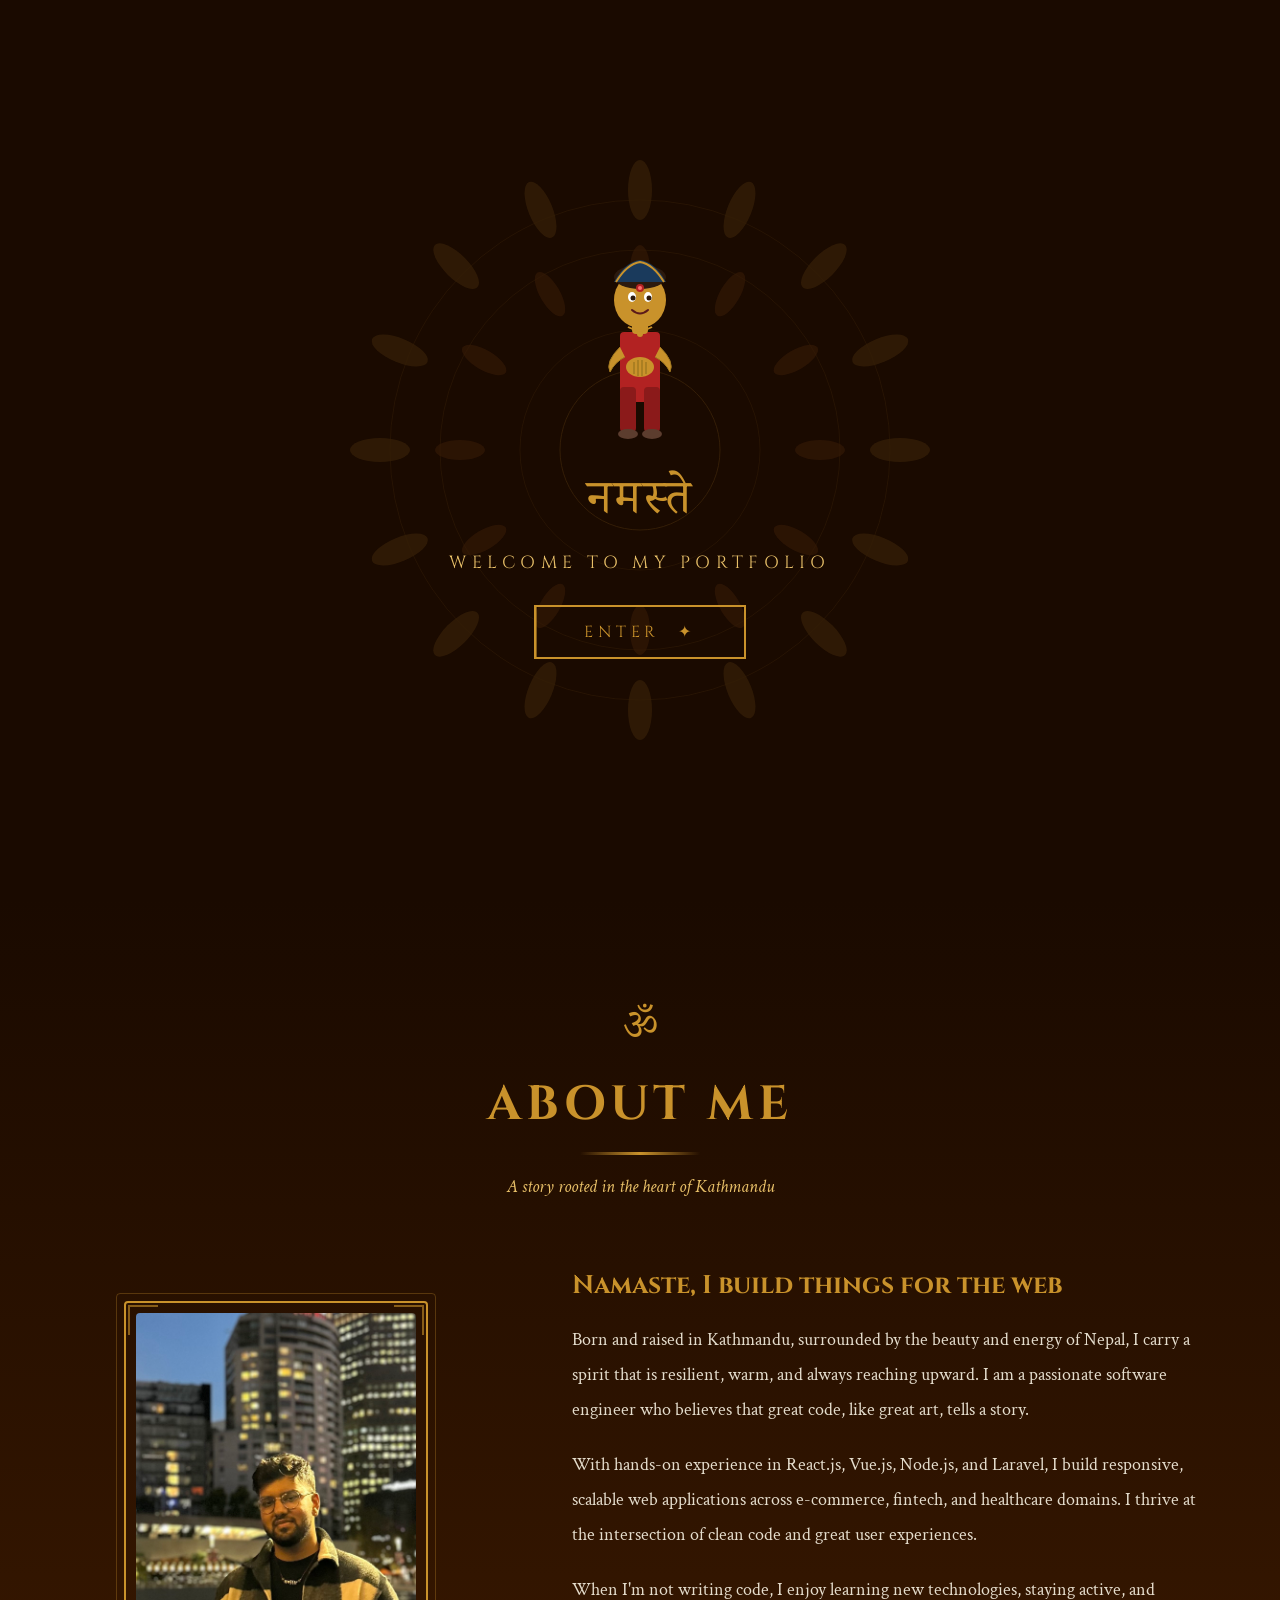
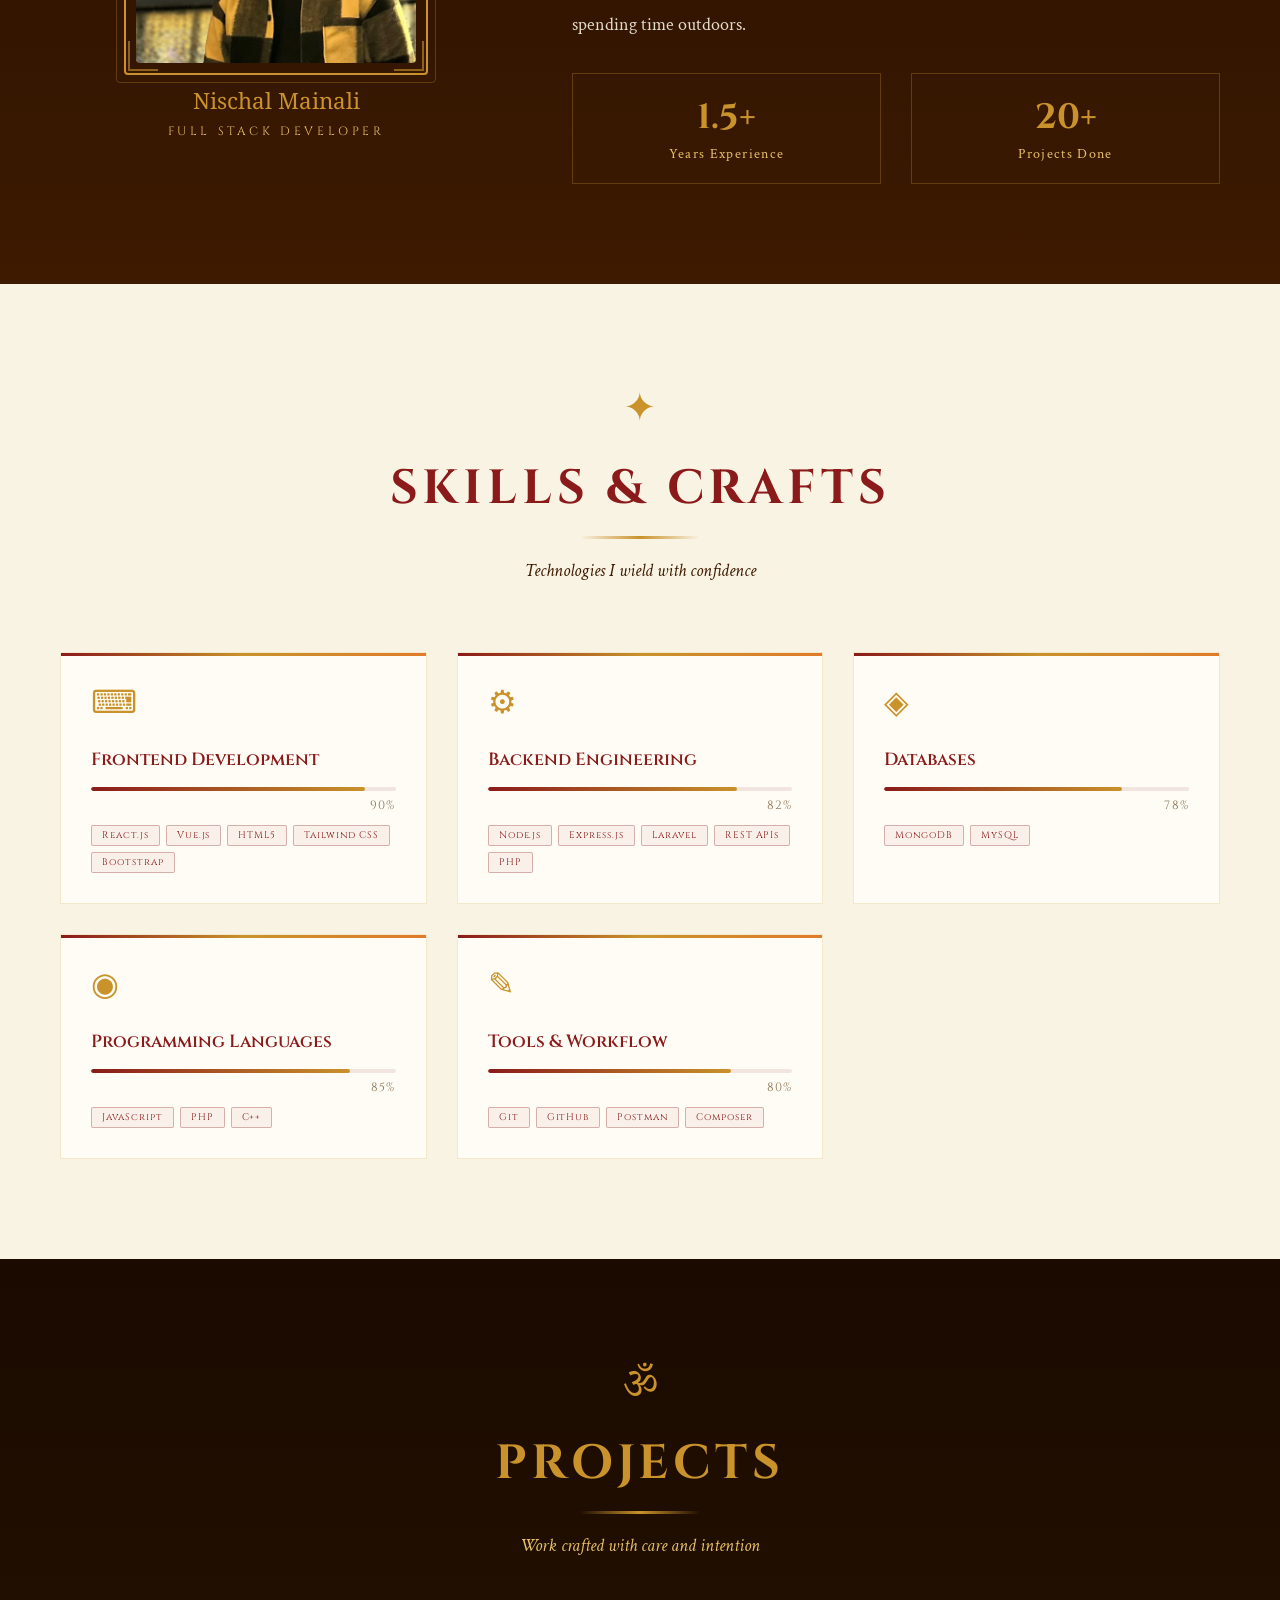
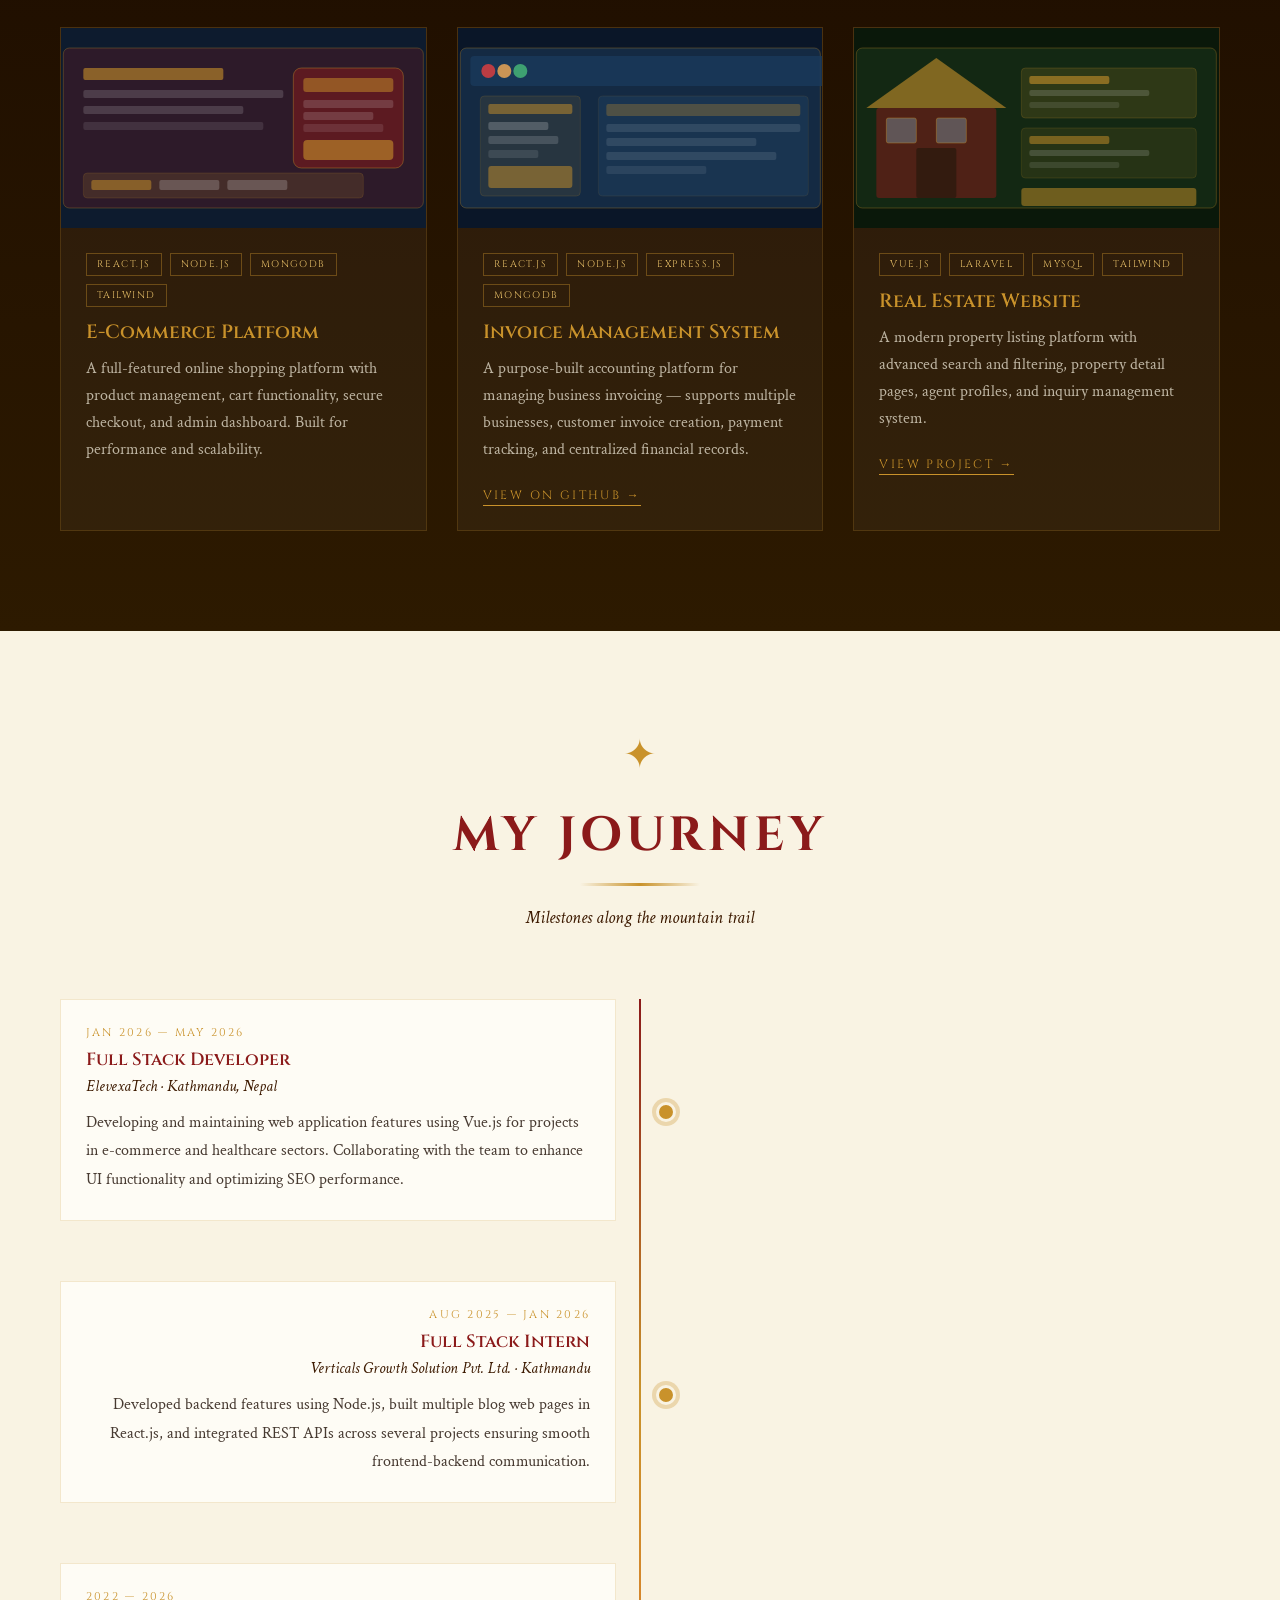
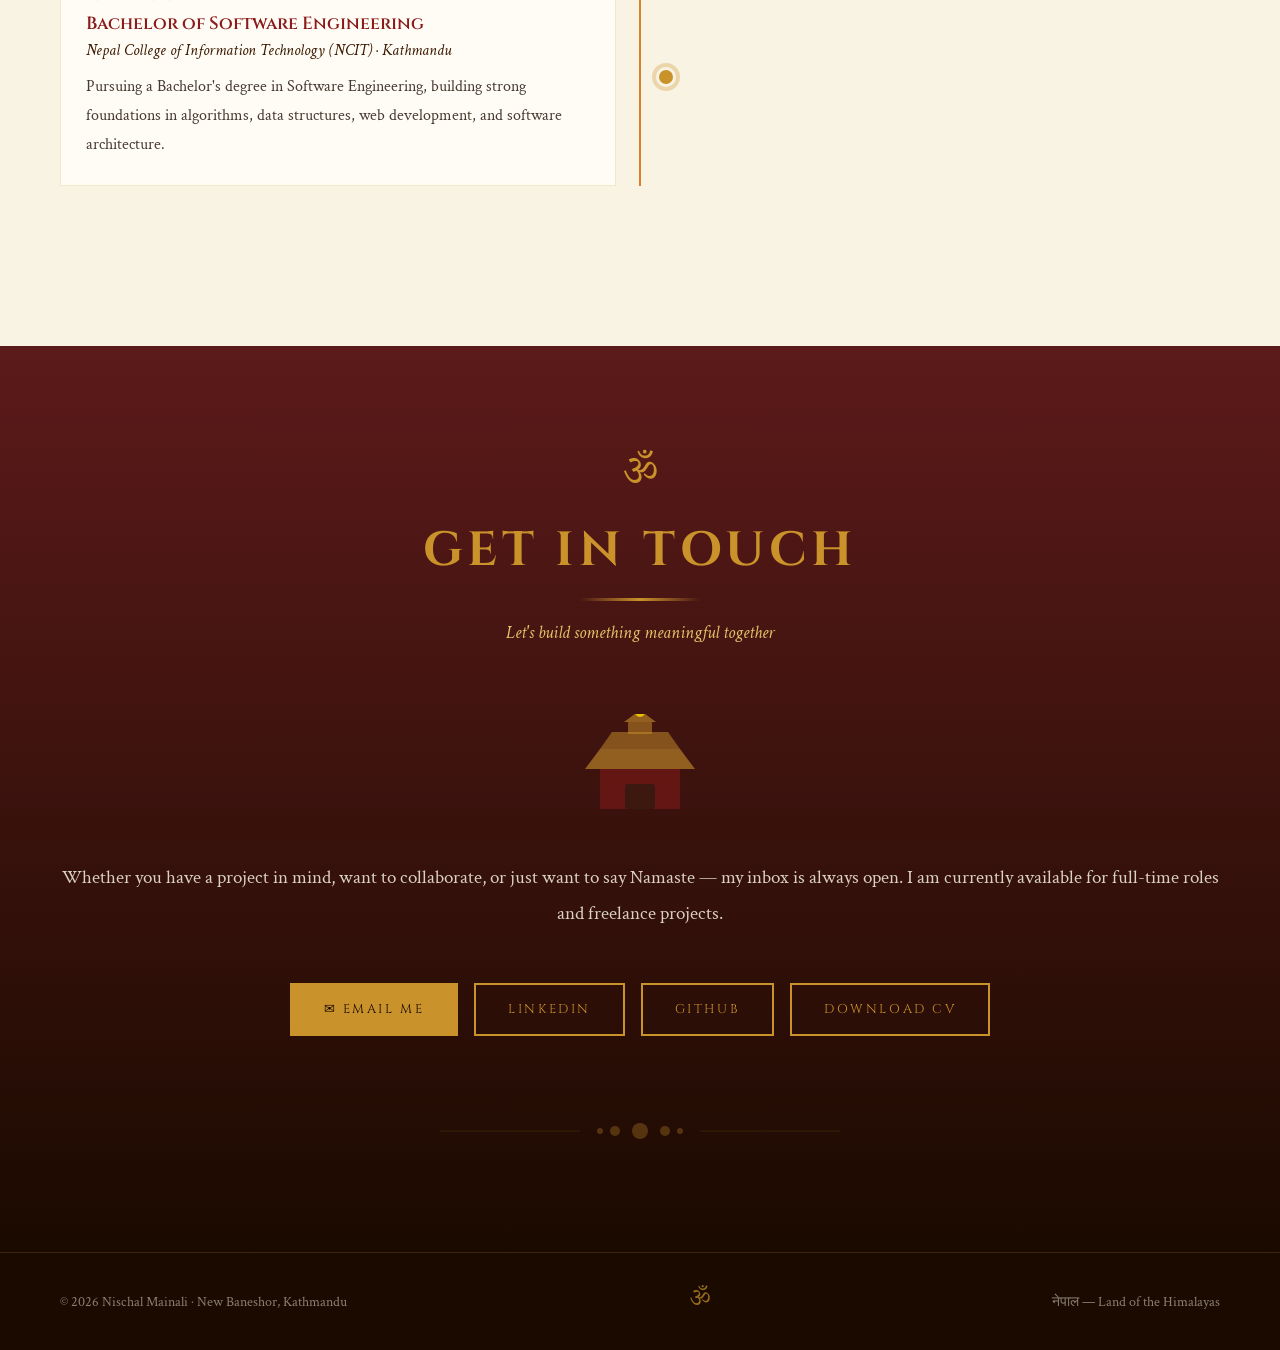
==== portfolio.html @ 27c67eda "updated cv" ====
<!doctype html>
<html lang="en">
  <head>
    <meta charset="UTF-8" />
    <meta name="viewport" content="width=device-width, initial-scale=1.0" />
    <title>Nischal Mainali — Web Developer</title>
    <link
      href="https://fonts.googleapis.com/css2?family=Cinzel:wght@400;600;700&family=Crimson+Text:ital,wght@0,400;0,600;1,400&family=Noto+Serif+Devanagari:wght@400;600;700&display=swap"
      rel="stylesheet"
    />
    <link rel="stylesheet" href="/portfolio.css" />
  </head>
  <body>
    <!-- GREETING -->
    <div id="greeting-overlay">
      <svg
        class="greeting-mandalas"
        viewBox="0 0 600 600"
        xmlns="http://www.w3.org/2000/svg"
      >
        <g transform="translate(300,300)">
          <g opacity="0.8">
            <ellipse
              cx="0"
              cy="-260"
              rx="12"
              ry="30"
              fill="#C9922B"
              transform="rotate(0)"
            />
            <ellipse
              cx="0"
              cy="-260"
              rx="12"
              ry="30"
              fill="#C9922B"
              transform="rotate(22.5)"
            />
            <ellipse
              cx="0"
              cy="-260"
              rx="12"
              ry="30"
              fill="#C9922B"
              transform="rotate(45)"
            />
            <ellipse
              cx="0"
              cy="-260"
              rx="12"
              ry="30"
              fill="#C9922B"
              transform="rotate(67.5)"
            />
            <ellipse
              cx="0"
              cy="-260"
              rx="12"
              ry="30"
              fill="#C9922B"
              transform="rotate(90)"
            />
            <ellipse
              cx="0"
              cy="-260"
              rx="12"
              ry="30"
              fill="#C9922B"
              transform="rotate(112.5)"
            />
            <ellipse
              cx="0"
              cy="-260"
              rx="12"
              ry="30"
              fill="#C9922B"
              transform="rotate(135)"
            />
            <ellipse
              cx="0"
              cy="-260"
              rx="12"
              ry="30"
              fill="#C9922B"
              transform="rotate(157.5)"
            />
            <ellipse
              cx="0"
              cy="-260"
              rx="12"
              ry="30"
              fill="#C9922B"
              transform="rotate(180)"
            />
            <ellipse
              cx="0"
              cy="-260"
              rx="12"
              ry="30"
              fill="#C9922B"
              transform="rotate(202.5)"
            />
            <ellipse
              cx="0"
              cy="-260"
              rx="12"
              ry="30"
              fill="#C9922B"
              transform="rotate(225)"
            />
            <ellipse
              cx="0"
              cy="-260"
              rx="12"
              ry="30"
              fill="#C9922B"
              transform="rotate(247.5)"
            />
            <ellipse
              cx="0"
              cy="-260"
              rx="12"
              ry="30"
              fill="#C9922B"
              transform="rotate(270)"
            />
            <ellipse
              cx="0"
              cy="-260"
              rx="12"
              ry="30"
              fill="#C9922B"
              transform="rotate(292.5)"
            />
            <ellipse
              cx="0"
              cy="-260"
              rx="12"
              ry="30"
              fill="#C9922B"
              transform="rotate(315)"
            />
            <ellipse
              cx="0"
              cy="-260"
              rx="12"
              ry="30"
              fill="#C9922B"
              transform="rotate(337.5)"
            />
          </g>
          <g opacity="0.6">
            <ellipse
              cx="0"
              cy="-180"
              rx="10"
              ry="25"
              fill="#E07B2A"
              transform="rotate(0)"
            />
            <ellipse
              cx="0"
              cy="-180"
              rx="10"
              ry="25"
              fill="#E07B2A"
              transform="rotate(30)"
            />
            <ellipse
              cx="0"
              cy="-180"
              rx="10"
              ry="25"
              fill="#E07B2A"
              transform="rotate(60)"
            />
            <ellipse
              cx="0"
              cy="-180"
              rx="10"
              ry="25"
              fill="#E07B2A"
              transform="rotate(90)"
            />
            <ellipse
              cx="0"
              cy="-180"
              rx="10"
              ry="25"
              fill="#E07B2A"
              transform="rotate(120)"
            />
            <ellipse
              cx="0"
              cy="-180"
              rx="10"
              ry="25"
              fill="#E07B2A"
              transform="rotate(150)"
            />
            <ellipse
              cx="0"
              cy="-180"
              rx="10"
              ry="25"
              fill="#E07B2A"
              transform="rotate(180)"
            />
            <ellipse
              cx="0"
              cy="-180"
              rx="10"
              ry="25"
              fill="#E07B2A"
              transform="rotate(210)"
            />
            <ellipse
              cx="0"
              cy="-180"
              rx="10"
              ry="25"
              fill="#E07B2A"
              transform="rotate(240)"
            />
            <ellipse
              cx="0"
              cy="-180"
              rx="10"
              ry="25"
              fill="#E07B2A"
              transform="rotate(270)"
            />
            <ellipse
              cx="0"
              cy="-180"
              rx="10"
              ry="25"
              fill="#E07B2A"
              transform="rotate(300)"
            />
            <ellipse
              cx="0"
              cy="-180"
              rx="10"
              ry="25"
              fill="#E07B2A"
              transform="rotate(330)"
            />
          </g>
          <circle r="80" fill="none" stroke="#C9922B" stroke-width="1" />
          <circle r="120" fill="none" stroke="#C9922B" stroke-width="0.5" />
          <circle r="200" fill="none" stroke="#C9922B" stroke-width="0.5" />
          <circle r="250" fill="none" stroke="#C9922B" stroke-width="0.5" />
        </g>
      </svg>
      <div class="greeting-scene">
        <svg
          class="greeting-character"
          viewBox="0 0 120 200"
          xmlns="http://www.w3.org/2000/svg"
        >
          <rect x="40" y="90" width="40" height="70" rx="4" fill="#B22222" />
          <rect x="40" y="145" width="16" height="45" rx="4" fill="#8B1A1A" />
          <rect x="64" y="145" width="16" height="45" rx="4" fill="#8B1A1A" />
          <ellipse cx="48" cy="192" rx="10" ry="5" fill="#5C3D2E" />
          <ellipse cx="72" cy="192" rx="10" ry="5" fill="#5C3D2E" />
          <path
            d="M40 105 Q25 120 30 130 Q35 120 45 115"
            fill="#C9922B"
            stroke="#A07820"
            stroke-width="1"
          />
          <path
            d="M80 105 Q95 120 90 130 Q85 120 75 115"
            fill="#C9922B"
            stroke="#A07820"
            stroke-width="1"
          />
          <ellipse cx="60" cy="125" rx="14" ry="10" fill="#C9922B" />
          <line
            x1="54"
            y1="120"
            x2="54"
            y2="132"
            stroke="#A07820"
            stroke-width="1.5"
          />
          <line
            x1="58"
            y1="118"
            x2="58"
            y2="134"
            stroke="#A07820"
            stroke-width="1.5"
          />
          <line
            x1="62"
            y1="118"
            x2="62"
            y2="134"
            stroke="#A07820"
            stroke-width="1.5"
          />
          <line
            x1="66"
            y1="120"
            x2="66"
            y2="132"
            stroke="#A07820"
            stroke-width="1.5"
          />
          <rect x="52" y="72" width="16" height="20" rx="4" fill="#C9922B" />
          <ellipse cx="60" cy="58" rx="26" ry="28" fill="#C9922B" />
          <ellipse cx="60" cy="35" rx="26" ry="12" fill="#2C1A0E" />
          <ellipse cx="52" cy="55" rx="4" ry="5" fill="white" />
          <ellipse cx="68" cy="55" rx="4" ry="5" fill="white" />
          <circle cx="53" cy="56" r="2.5" fill="#2C1A0E" />
          <circle cx="69" cy="56" r="2.5" fill="#2C1A0E" />
          <path
            d="M52 68 Q60 75 68 68"
            fill="none"
            stroke="#5C1A1A"
            stroke-width="2"
            stroke-linecap="round"
          />
          <circle cx="60" cy="46" r="4" fill="#B22222" />
          <circle cx="60" cy="46" r="2" fill="#FF6B6B" />
          <path d="M34 40 Q45 20 60 18 Q75 20 86 40 Z" fill="#1A3A5C" />
          <path
            d="M36 40 Q47 22 60 20 Q73 22 84 40"
            fill="none"
            stroke="#C9922B"
            stroke-width="2"
          />
          <path
            d="M48 85 Q60 92 72 85"
            fill="none"
            stroke="#C9922B"
            stroke-width="2"
          />
          <circle cx="60" cy="92" r="3" fill="#C9922B" />
        </svg>
        <div class="greeting-text">नमस्ते</div>
        <div class="greeting-sub">WELCOME TO MY PORTFOLIO</div>
        <button class="enter-btn" onclick="enterSite()">
          <span>ENTER &nbsp;✦</span>
        </button>
      </div>
    </div>

    <!-- PETALS -->
    <div class="floating-petals" id="petals"></div>

    <!-- NAV -->
    <nav id="navbar">
      <a href="#hero" class="nav-logo">
        निश्चल
        <span>NISCHAL MAINALI</span>
      </a>
      <ul class="nav-links">
        <li><a href="#about">ABOUT</a></li>
        <li><a href="#skills">SKILLS</a></li>
        <li><a href="#projects">PROJECTS</a></li>
        <li><a href="#experience">JOURNEY</a></li>
        <li><a href="#contact">CONTACT</a></li>
      </ul>
      <button class="hamburger" id="hamburger" aria-label="Menu">
        <span></span><span></span><span></span>
      </button>
    </nav>

    <!-- MOBILE MENU -->
    <div class="mobile-menu" id="mobile-menu">
      <a href="#about" onclick="closeMobile()">ABOUT</a>
      <a href="#skills" onclick="closeMobile()">SKILLS</a>
      <a href="#projects" onclick="closeMobile()">PROJECTS</a>
      <a href="#experience" onclick="closeMobile()">JOURNEY</a>
      <a href="#contact" onclick="closeMobile()">CONTACT</a>
    </div>

    <!-- HERO -->
    <section id="hero">
      <div class="hero-sky">
        <svg
          class="stars-layer"
          viewBox="0 0 1440 900"
          preserveAspectRatio="xMidYMid slice"
          xmlns="http://www.w3.org/2000/svg"
        >
          <g fill="white">
            <circle cx="80" cy="60" r="1.5" opacity="0.9" />
            <circle cx="200" cy="40" r="1" opacity="0.7" />
            <circle cx="350" cy="80" r="2" opacity="0.8" />
            <circle cx="500" cy="30" r="1" opacity="0.6" />
            <circle cx="650" cy="70" r="1.5" opacity="0.9" />
            <circle cx="800" cy="50" r="1" opacity="0.7" />
            <circle cx="950" cy="90" r="2" opacity="0.8" />
            <circle cx="1100" cy="35" r="1" opacity="0.6" />
            <circle cx="1250" cy="65" r="1.5" opacity="0.9" />
            <circle cx="1380" cy="45" r="1" opacity="0.7" />
            <circle cx="140" cy="120" r="1" opacity="0.5" />
            <circle cx="280" cy="150" r="1.5" opacity="0.8" />
            <circle cx="420" cy="110" r="1" opacity="0.6" />
            <circle cx="570" cy="140" r="2" opacity="0.9" />
            <circle cx="720" cy="125" r="1" opacity="0.7" />
            <circle cx="870" cy="160" r="1.5" opacity="0.8" />
            <circle cx="1020" cy="115" r="1" opacity="0.6" />
            <circle cx="1170" cy="145" r="2" opacity="0.9" />
            <circle cx="1320" cy="130" r="1" opacity="0.7" />
            <circle cx="50" cy="190" r="1.5" opacity="0.8" />
            <circle cx="190" cy="220" r="1" opacity="0.6" />
            <circle cx="330" cy="200" r="2" opacity="0.9" />
            <circle cx="480" cy="210" r="1" opacity="0.7" />
            <circle cx="630" cy="195" r="1.5" opacity="0.8" />
            <circle cx="780" cy="225" r="1" opacity="0.6" />
            <circle cx="930" cy="205" r="2" opacity="0.9" />
            <circle
              cx="1320"
              cy="100"
              r="35"
              fill="rgba(255,245,200,0.95)"
              opacity="0.9"
            />
            <circle cx="1308" cy="90" r="30" fill="#1A3050" />
          </g>
        </svg>
        <svg
          class="mountains-back"
          viewBox="0 0 1440 400"
          preserveAspectRatio="xMidYMid slice"
          xmlns="http://www.w3.org/2000/svg"
        >
          <polygon
            points="0,400 120,180 200,250 300,100 400,200 500,80 600,180 700,60 800,150 900,90 1000,170 1100,50 1200,140 1300,200 1440,160 1440,400"
            fill="#2A4A6A"
          />
          <polygon
            points="300,100 340,130 260,130"
            fill="white"
            opacity="0.9"
          />
          <polygon points="500,80 545,120 455,120" fill="white" opacity="0.9" />
          <polygon points="700,60 750,105 650,105" fill="white" opacity="0.9" />
          <polygon points="900,90 940,125 860,125" fill="white" opacity="0.9" />
          <polygon
            points="1100,50 1150,95 1050,95"
            fill="white"
            opacity="0.9"
          />
        </svg>
        <svg
          class="mountains-front"
          viewBox="0 0 1440 400"
          preserveAspectRatio="xMidYMid slice"
          xmlns="http://www.w3.org/2000/svg"
        >
          <polygon
            points="0,400 80,250 180,300 320,200 460,280 600,220 740,300 880,230 1020,290 1160,210 1300,270 1440,240 1440,400"
            fill="#2D5A1B"
          />
        </svg>
      </div>
      <div class="hero-ground"></div>

      <!-- Prayer flags -->
      <div
        style="
          position: absolute;
          bottom: 21.5%;
          left: 0;
          right: 0;
          height: 2px;
          z-index: 5;
        "
      >
        <svg
          width="100%"
          height="60"
          viewBox="0 0 1440 60"
          preserveAspectRatio="none"
          xmlns="http://www.w3.org/2000/svg"
        >
          <line
            x1="0"
            y1="5"
            x2="1440"
            y2="5"
            stroke="rgba(255,255,255,0.4)"
            stroke-width="1"
          />
          <g class="prayer-flag">
            <rect
              x="80"
              y="0"
              width="22"
              height="30"
              fill="#E53E3E"
              opacity="0.9"
            />
          </g>
          <g class="prayer-flag" style="animation-delay: 0.2s">
            <rect
              x="110"
              y="0"
              width="22"
              height="30"
              fill="#FFFFFF"
              opacity="0.9"
            />
          </g>
          <g class="prayer-flag" style="animation-delay: 0.4s">
            <rect
              x="140"
              y="0"
              width="22"
              height="30"
              fill="#2B6CB0"
              opacity="0.9"
            />
          </g>
          <g class="prayer-flag" style="animation-delay: 0.6s">
            <rect
              x="170"
              y="0"
              width="22"
              height="30"
              fill="#276749"
              opacity="0.9"
            />
          </g>
          <g class="prayer-flag" style="animation-delay: 0.8s">
            <rect
              x="200"
              y="0"
              width="22"
              height="30"
              fill="#F6AD55"
              opacity="0.9"
            />
          </g>
          <g class="prayer-flag">
            <rect
              x="230"
              y="0"
              width="22"
              height="30"
              fill="#E53E3E"
              opacity="0.9"
            />
          </g>
          <g class="prayer-flag" style="animation-delay: 0.4s">
            <rect
              x="260"
              y="0"
              width="22"
              height="30"
              fill="#FFFFFF"
              opacity="0.9"
            />
          </g>
          <g class="prayer-flag" style="animation-delay: 0.6s">
            <rect
              x="290"
              y="0"
              width="22"
              height="30"
              fill="#2B6CB0"
              opacity="0.9"
            />
          </g>
          <g class="prayer-flag" style="animation-delay: 0.8s">
            <rect
              x="320"
              y="0"
              width="22"
              height="30"
              fill="#276749"
              opacity="0.9"
            />
          </g>
          <g class="prayer-flag">
            <rect
              x="350"
              y="0"
              width="22"
              height="30"
              fill="#F6AD55"
              opacity="0.9"
            />
          </g>
          <g class="prayer-flag">
            <rect
              x="1050"
              y="0"
              width="22"
              height="30"
              fill="#E53E3E"
              opacity="0.9"
            />
          </g>
          <g class="prayer-flag" style="animation-delay: 0.2s">
            <rect
              x="1080"
              y="0"
              width="22"
              height="30"
              fill="#FFFFFF"
              opacity="0.9"
            />
          </g>
          <g class="prayer-flag" style="animation-delay: 0.4s">
            <rect
              x="1110"
              y="0"
              width="22"
              height="30"
              fill="#2B6CB0"
              opacity="0.9"
            />
          </g>
          <g class="prayer-flag" style="animation-delay: 0.6s">
            <rect
              x="1140"
              y="0"
              width="22"
              height="30"
              fill="#276749"
              opacity="0.9"
            />
          </g>
          <g class="prayer-flag" style="animation-delay: 0.8s">
            <rect
              x="1170"
              y="0"
              width="22"
              height="30"
              fill="#F6AD55"
              opacity="0.9"
            />
          </g>
          <g class="prayer-flag">
            <rect
              x="1200"
              y="0"
              width="22"
              height="30"
              fill="#E53E3E"
              opacity="0.9"
            />
          </g>
          <g class="prayer-flag" style="animation-delay: 0.4s">
            <rect
              x="1230"
              y="0"
              width="22"
              height="30"
              fill="#FFFFFF"
              opacity="0.9"
            />
          </g>
          <g class="prayer-flag" style="animation-delay: 0.6s">
            <rect
              x="1260"
              y="0"
              width="22"
              height="30"
              fill="#2B6CB0"
              opacity="0.9"
            />
          </g>
          <g class="prayer-flag" style="animation-delay: 0.8s">
            <rect
              x="1290"
              y="0"
              width="22"
              height="30"
              fill="#276749"
              opacity="0.9"
            />
          </g>
          <g class="prayer-flag">
            <rect
              x="1320"
              y="0"
              width="22"
              height="30"
              fill="#F6AD55"
              opacity="0.9"
            />
          </g>
        </svg>
      </div>

      <!-- Temple + People Scene -->
      <svg
        style="
          position: absolute;
          bottom: 0;
          left: 0;
          right: 0;
          width: 100%;
          height: 25%;
        "
        viewBox="0 0 1440 220"
        preserveAspectRatio="xMidYMax meet"
        xmlns="http://www.w3.org/2000/svg"
      >
        <!-- Left Pagoda -->
        <g transform="translate(80,0)">
          <rect x="0" y="165" width="220" height="20" rx="2" fill="#5C3D2E" />
          <rect x="-10" y="180" width="240" height="15" rx="2" fill="#3D2A1A" />
          <rect x="30" y="125" width="160" height="45" fill="#8B1A1A" />
          <rect x="20" y="120" width="180" height="10" rx="2" fill="#5C1A1A" />
          <polygon points="10,120 220,120 200,100 30,100" fill="#C9922B" />
          <polygon points="0,103 230,103 220,120 10,120" fill="#A07820" />
          <rect x="55" y="80" width="110" height="40" fill="#8B1A1A" />
          <rect x="45" y="75" width="130" height="10" rx="2" fill="#5C1A1A" />
          <polygon points="35,75 185,75 170,55 50,55" fill="#C9922B" />
          <polygon points="25,58 195,58 185,75 35,75" fill="#A07820" />
          <rect x="80" y="38" width="60" height="37" fill="#8B1A1A" />
          <rect x="72" y="33" width="76" height="10" rx="2" fill="#5C1A1A" />
          <polygon points="60,33 160,33 148,13 72,13" fill="#C9922B" />
          <polygon points="52,16 168,16 160,33 60,33" fill="#A07820" />
          <rect x="107" y="2" width="6" height="14" fill="#C9922B" />
          <polygon points="100,2 120,2 110,-10" fill="#C9922B" />
          <circle cx="110" cy="-8" r="5" fill="#FFD700" />
          <rect x="90" y="130" width="40" height="35" rx="3" fill="#2C1A0E" />
          <circle cx="20" cy="115" r="4" fill="#C9922B" />
          <circle cx="200" cy="115" r="4" fill="#C9922B" />
          <rect x="100" y="158" width="20" height="8" rx="1" fill="#8B7355" />
          <ellipse
            cx="110"
            cy="155"
            rx="6"
            ry="4"
            fill="#C9922B"
            class="lamp-flame"
          />
          <ellipse
            cx="110"
            cy="153"
            rx="3"
            ry="3"
            fill="#FFD700"
            class="lamp-flame"
          />
        </g>
        <!-- Center Pagoda -->
        <g transform="translate(580,-30)">
          <rect x="-20" y="200" width="320" height="25" rx="3" fill="#4A3020" />
          <rect x="-30" y="220" width="340" height="18" rx="2" fill="#3D2010" />
          <rect x="20" y="148" width="240" height="55" fill="#8B1A1A" />
          <rect x="5" y="140" width="270" height="14" rx="3" fill="#5C1A1A" />
          <polygon points="-15,140 295,140 270,112 10,112" fill="#C9922B" />
          <polygon points="-25,115 305,115 295,140 -15,140" fill="#A07820" />
          <rect x="55" y="92" width="170" height="55" fill="#8B1A1A" />
          <rect x="42" y="84" width="196" height="14" rx="3" fill="#5C1A1A" />
          <polygon points="22,84 258,84 236,56 44,56" fill="#C9922B" />
          <polygon points="12,59 268,59 258,84 22,84" fill="#A07820" />
          <rect x="95" y="36" width="90" height="55" fill="#8B1A1A" />
          <rect x="84" y="28" width="112" height="14" rx="3" fill="#5C1A1A" />
          <polygon points="64,28 216,28 198,2 82,2" fill="#C9922B" />
          <polygon points="54,5 226,5 216,28 64,28" fill="#A07820" />
          <rect x="134" y="-22" width="12" height="28" fill="#C9922B" />
          <polygon points="124,-22 156,-22 140,-45" fill="#C9922B" />
          <circle cx="140" cy="-42" r="8" fill="#FFD700" />
          <rect x="136" y="-60" width="8" height="18" fill="#C9922B" />
          <circle cx="140" cy="-60" r="5" fill="#FFD700" />
          <ellipse cx="110" cy="105" rx="12" ry="8" fill="white" />
          <circle cx="110" cy="105" r="5" fill="#1A0A00" />
          <circle cx="112" cy="103" r="2" fill="white" />
          <ellipse cx="170" cy="105" rx="12" ry="8" fill="white" />
          <circle cx="170" cy="105" r="5" fill="#1A0A00" />
          <circle cx="172" cy="103" r="2" fill="white" />
          <text
            x="140"
            y="115"
            text-anchor="middle"
            font-size="14"
            fill="#C9922B"
          >
            ?
          </text>
          <rect x="115" y="158" width="50" height="45" rx="4" fill="#2C1A0E" />
          <path
            d="M115,175 Q140,165 165,175"
            fill="none"
            stroke="#C9922B"
            stroke-width="2"
          />
          <rect x="138" y="175" width="4" height="28" fill="#C9922B" />
          <rect x="40" y="162" width="30" height="38" rx="3" fill="#2C1A0E" />
          <rect x="210" y="162" width="30" height="38" rx="3" fill="#2C1A0E" />
          <rect x="50" y="190" width="20" height="8" rx="2" fill="#8B7355" />
          <ellipse
            cx="60"
            cy="188"
            rx="6"
            ry="4"
            fill="#E07B2A"
            class="lamp-flame"
          />
          <ellipse
            cx="60"
            cy="186"
            rx="3"
            ry="3"
            fill="#FFD700"
            class="lamp-flame"
          />
          <rect x="210" y="190" width="20" height="8" rx="2" fill="#8B7355" />
          <ellipse
            cx="220"
            cy="188"
            rx="6"
            ry="4"
            fill="#E07B2A"
            class="lamp-flame"
          />
          <ellipse
            cx="220"
            cy="186"
            rx="3"
            ry="3"
            fill="#FFD700"
            class="lamp-flame"
          />
        </g>
        <!-- Right Pagoda -->
        <g transform="translate(1130,-10)">
          <rect x="0" y="178" width="200" height="18" rx="2" fill="#5C3D2E" />
          <rect x="-8" y="192" width="216" height="14" rx="2" fill="#3D2A1A" />
          <rect x="25" y="138" width="150" height="42" fill="#8B1A1A" />
          <rect x="16" y="132" width="168" height="10" rx="2" fill="#5C1A1A" />
          <polygon points="6,132 194,132 178,112 22,112" fill="#C9922B" />
          <polygon points="-2,115 202,115 194,132 6,132" fill="#A07820" />
          <rect x="52" y="96" width="96" height="40" fill="#8B1A1A" />
          <rect x="42" y="90" width="116" height="10" rx="2" fill="#5C1A1A" />
          <polygon points="30,90 170,90 155,70 45,70" fill="#C9922B" />
          <polygon points="22,73 178,73 170,90 30,90" fill="#A07820" />
          <rect x="78" y="45" width="44" height="42" fill="#8B1A1A" />
          <rect x="70" y="39" width="60" height="10" rx="2" fill="#5C1A1A" />
          <polygon points="55,39 145,39 132,20 68,20" fill="#C9922B" />
          <polygon points="48,23 152,23 145,39 55,39" fill="#A07820" />
          <rect x="97" y="8" width="6" height="14" fill="#C9922B" />
          <polygon points="90,8 110,8 100,-5" fill="#C9922B" />
          <circle cx="100" cy="-3" r="5" fill="#FFD700" />
          <rect x="76" y="148" width="48" height="30" rx="3" fill="#2C1A0E" />
        </g>
        <!-- Animated People -->
        <g transform="translate(440,105)" class="person-walk">
          <ellipse cx="20" cy="18" rx="14" ry="15" fill="#C9922B" />
          <ellipse cx="20" cy="5" rx="11" ry="5" fill="#8B4513" />
          <rect x="9" y="-5" width="22" height="12" rx="5" fill="#A0522D" />
          <ellipse cx="20" cy="-5" rx="8" ry="4" fill="#8B4513" />
          <ellipse cx="20" cy="8" rx="16" ry="5" fill="#B22222" opacity="0.7" />
          <path d="M8,32 Q20,55 32,32 L30,80 L10,80 Z" fill="#E07B2A" />
          <path d="M8,32 Q0,50 5,70 L10,70" fill="#C9922B" opacity="0.8" />
          <line
            x1="10"
            y1="40"
            x2="0"
            y2="60"
            stroke="#C9922B"
            stroke-width="5"
            stroke-linecap="round"
          />
          <line
            x1="30"
            y1="40"
            x2="40"
            y2="60"
            stroke="#C9922B"
            stroke-width="5"
            stroke-linecap="round"
          />
          <rect x="10" y="78" width="8" height="20" rx="3" fill="#8B1A1A" />
          <rect x="22" y="78" width="8" height="20" rx="3" fill="#8B1A1A" />
          <circle cx="15" cy="16" r="2.5" fill="#1A0A00" />
          <circle cx="25" cy="16" r="2.5" fill="#1A0A00" />
          <path
            d="M14,23 Q20,27 26,23"
            fill="none"
            stroke="#5C1A1A"
            stroke-width="1.5"
            stroke-linecap="round"
          />
        </g>
        <g
          transform="translate(510,110)"
          class="person-walk"
          style="animation-delay: 0.3s"
        >
          <ellipse cx="18" cy="18" rx="13" ry="14" fill="#C9922B" />
          <path d="M5,13 Q10,2 18,0 Q26,2 31,13 Z" fill="#1A3A5C" />
          <path
            d="M8,25 Q18,32 28,25 Q28,35 18,38 Q8,35 8,25"
            fill="white"
            opacity="0.8"
          />
          <rect x="8" y="32" width="20" height="35" rx="3" fill="#FEFCF5" />
          <path
            d="M0,40 Q8,38 8,32"
            fill="none"
            stroke="#C9922B"
            stroke-width="4"
            stroke-linecap="round"
          />
          <path
            d="M36,40 Q28,38 28,32"
            fill="none"
            stroke="#C9922B"
            stroke-width="4"
            stroke-linecap="round"
          />
          <rect x="8" y="65" width="8" height="20" rx="3" fill="#8B7355" />
          <rect x="20" y="65" width="8" height="20" rx="3" fill="#8B7355" />
          <line
            x1="36"
            y1="32"
            x2="48"
            y2="85"
            stroke="#5C3D2E"
            stroke-width="3"
            stroke-linecap="round"
          />
          <circle cx="48" cy="85" r="3" fill="#5C3D2E" />
          <circle cx="13" cy="15" r="2" fill="#1A0A00" />
          <circle cx="23" cy="15" r="2" fill="#1A0A00" />
        </g>
        <g
          transform="translate(900,125)"
          class="person-walk"
          style="animation-delay: 0.6s"
        >
          <polygon
            points="-40,-60 -25,-80 -10,-60 -25,-40"
            fill="#E53E3E"
            opacity="0.9"
          />
          <line
            x1="-25"
            y1="-40"
            x2="-5"
            y2="20"
            stroke="#8B7355"
            stroke-width="1.5"
          />
          <ellipse cx="0" cy="12" rx="11" ry="12" fill="#C9922B" />
          <ellipse cx="0" cy="4" rx="11" ry="6" fill="#1A0A00" />
          <rect x="-8" y="24" width="16" height="28" rx="3" fill="#2B6CB0" />
          <line
            x1="-8"
            y1="30"
            x2="-20"
            y2="20"
            stroke="#C9922B"
            stroke-width="4"
            stroke-linecap="round"
          />
          <line
            x1="8"
            y1="30"
            x2="16"
            y2="42"
            stroke="#C9922B"
            stroke-width="4"
            stroke-linecap="round"
          />
          <rect x="-8" y="50" width="7" height="18" rx="3" fill="#1A3A5C" />
          <rect x="1" y="50" width="7" height="18" rx="3" fill="#1A3A5C" />
          <circle cx="-4" cy="11" r="2" fill="#1A0A00" />
          <circle cx="4" cy="11" r="2" fill="#1A0A00" />
          <path
            d="-4,18 Q0,22 4,18"
            fill="none"
            stroke="#5C1A1A"
            stroke-width="1.5"
            stroke-linecap="round"
          />
        </g>
        <g
          transform="translate(980,120)"
          class="person-walk"
          style="animation-delay: 0.2s"
        >
          <ellipse cx="18" cy="14" rx="13" ry="14" fill="#C9922B" />
          <path d="M5,9 Q10,-1 18,-3 Q26,-1 31,9 Z" fill="#B22222" />
          <rect x="8" y="28" width="20" height="35" rx="3" fill="#276749" />
          <line
            x1="8"
            y1="36"
            x2="-2"
            y2="46"
            stroke="#C9922B"
            stroke-width="5"
            stroke-linecap="round"
          />
          <line
            x1="28"
            y1="36"
            x2="40"
            y2="42"
            stroke="#C9922B"
            stroke-width="5"
            stroke-linecap="round"
          />
          <rect x="8" y="62" width="8" height="18" rx="3" fill="#1A3A5C" />
          <rect x="20" y="62" width="8" height="18" rx="3" fill="#1A3A5C" />
          <circle cx="13" cy="12" r="2" fill="#1A0A00" />
          <circle cx="23" cy="12" r="2" fill="#1A0A00" />
        </g>
        <g transform="translate(1060,115)" class="person-wave">
          <ellipse cx="18" cy="16" rx="13" ry="14" fill="#C9922B" />
          <path d="M6,30 Q18,52 30,30 L28,78 L8,78 Z" fill="#E07B2A" />
          <path
            d="M6,30 Q18,50 18,50 Q18,50 30,38"
            fill="none"
            stroke="#C9922B"
            stroke-width="5"
            stroke-linecap="round"
          />
          <ellipse cx="18" cy="50" rx="10" ry="7" fill="#C9922B" />
          <rect x="8" y="76" width="8" height="18" rx="3" fill="#8B1A1A" />
          <rect x="20" y="76" width="8" height="18" rx="3" fill="#8B1A1A" />
          <circle cx="13" cy="14" r="2.5" fill="#1A0A00" />
          <circle cx="23" cy="14" r="2.5" fill="#1A0A00" />
          <circle cx="18" cy="8" r="2" fill="#FF4444" />
        </g>
        <rect x="0" y="192" width="1440" height="28" fill="#2A4A18" />
        <rect x="0" y="188" width="1440" height="6" fill="#3A6A28" />
      </svg>

      <div class="hero-content">
        <div class="hero-namaste">नमस्ते, म हुँ</div>
        <div class="hero-name">NISCHAL MAINALI</div>
        <div class="hero-title">
          Full Stack Developer &nbsp;✦&nbsp; React &nbsp;✦&nbsp; Vue
          &nbsp;✦&nbsp; Node.js
        </div>
        <svg
          class="hero-divider"
          viewBox="0 0 200 20"
          xmlns="http://www.w3.org/2000/svg"
        >
          <line
            x1="0"
            y1="10"
            x2="70"
            y2="10"
            stroke="rgba(201,146,43,0.6)"
            stroke-width="1"
          />
          <circle cx="100" cy="10" r="4" fill="#C9922B" />
          <circle cx="88" cy="10" r="2" fill="rgba(201,146,43,0.5)" />
          <circle cx="112" cy="10" r="2" fill="rgba(201,146,43,0.5)" />
          <line
            x1="130"
            y1="10"
            x2="200"
            y2="10"
            stroke="rgba(201,146,43,0.6)"
            stroke-width="1"
          />
        </svg>
      </div>
      <div class="hero-scroll">
        <div class="scroll-arrow"></div>
        <div class="scroll-text">SCROLL</div>
      </div>
    </section>

    <!-- ABOUT -->
    <section id="about">
      <div class="section-header reveal">
        <span class="section-om">ॐ</span>
        <h2 class="section-title">ABOUT ME</h2>
        <div class="section-line"></div>
        <p class="section-sub">A story rooted in the heart of Kathmandu</p>
      </div>
      <div class="about-grid">
        <div class="about-portrait reveal-left">
          <div class="portrait-frame">
            <div class="corner-ornament corner-tl"></div>
            <div class="corner-ornament corner-tr"></div>
            <div class="corner-ornament corner-bl"></div>
            <div class="corner-ornament corner-br"></div>
            <div class="portrait-inner">
              <img
                src="[data-uri]"
                alt="Nischal Mainali"
              />
            </div>
          </div>
          <div class="portrait-name-tag" style="margin-top: 25px">
            Nischal Mainali
          </div>
          <div class="portrait-role-tag">FULL STACK DEVELOPER</div>
        </div>
        <div class="about-text reveal-right">
          <h3>Namaste, I build things for the web</h3>
          <p>
            Born and raised in Kathmandu, surrounded by the beauty and energy of
            Nepal, I carry a spirit that is resilient, warm, and always reaching
            upward. I am a passionate software engineer who believes that great
            code, like great art, tells a story.
          </p>
          <p>
            With hands-on experience in React.js, Vue.js, Node.js, and Laravel,
            I build responsive, scalable web applications across e-commerce,
            fintech, and healthcare domains. I thrive at the intersection of
            clean code and great user experiences.
          </p>
          <p>
            When I&apos;m not writing code, I enjoy learning new technologies,
            staying active, and spending time outdoors.
          </p>
          <div class="stats-row">
            <div class="stat-box">
              <span class="stat-number">1.5+</span>
              <div class="stat-label">Years Experience</div>
            </div>
            <div class="stat-box">
              <span class="stat-number">20+</span>
              <div class="stat-label">Projects Done</div>
            </div>
          </div>
        </div>
      </div>
    </section>

    <!-- SKILLS -->
    <section id="skills">
      <div class="section-header reveal">
        <span class="section-om">✦</span>
        <h2 class="section-title">SKILLS &amp; CRAFTS</h2>
        <div class="section-line"></div>
        <p class="section-sub">Technologies I wield with confidence</p>
      </div>
      <div class="skills-grid">
        <div class="skill-card reveal">
          <span class="skill-icon">⌨</span>
          <div class="skill-name">Frontend Development</div>
          <div class="skill-bar-track">
            <div class="skill-bar-fill" data-pct="90"></div>
          </div>
          <div class="skill-pct">90%</div>
          <div class="tech-tags">
            <span class="tech-tag">React.js</span>
            <span class="tech-tag">Vue.js</span>
            <span class="tech-tag">HTML5</span>
            <span class="tech-tag">Tailwind CSS</span>
            <span class="tech-tag">Bootstrap</span>
          </div>
        </div>
        <div class="skill-card reveal" style="transition-delay: 0.1s">
          <span class="skill-icon">⚙</span>
          <div class="skill-name">Backend Engineering</div>
          <div class="skill-bar-track">
            <div class="skill-bar-fill" data-pct="82"></div>
          </div>
          <div class="skill-pct">82%</div>
          <div class="tech-tags">
            <span class="tech-tag">Node.js</span>
            <span class="tech-tag">Express.js</span>
            <span class="tech-tag">Laravel</span>
            <span class="tech-tag">REST APIs</span>
            <span class="tech-tag">PHP</span>
          </div>
        </div>
        <div class="skill-card reveal" style="transition-delay: 0.2s">
          <span class="skill-icon">◈</span>
          <div class="skill-name">Databases</div>
          <div class="skill-bar-track">
            <div class="skill-bar-fill" data-pct="78"></div>
          </div>
          <div class="skill-pct">78%</div>
          <div class="tech-tags">
            <span class="tech-tag">MongoDB</span>
            <span class="tech-tag">MySQL</span>
          </div>
        </div>
        <div class="skill-card reveal" style="transition-delay: 0.3s">
          <span class="skill-icon">◉</span>
          <div class="skill-name">Programming Languages</div>
          <div class="skill-bar-track">
            <div class="skill-bar-fill" data-pct="85"></div>
          </div>
          <div class="skill-pct">85%</div>
          <div class="tech-tags">
            <span class="tech-tag">JavaScript</span>
            <span class="tech-tag">PHP</span>
            <span class="tech-tag">C++</span>
          </div>
        </div>
        <div class="skill-card reveal" style="transition-delay: 0.4s">
          <span class="skill-icon">✎</span>
          <div class="skill-name">Tools &amp; Workflow</div>
          <div class="skill-bar-track">
            <div class="skill-bar-fill" data-pct="80"></div>
          </div>
          <div class="skill-pct">80%</div>
          <div class="tech-tags">
            <span class="tech-tag">Git</span>
            <span class="tech-tag">GitHub</span>
            <span class="tech-tag">Postman</span>
            <span class="tech-tag">Composer</span>
          </div>
        </div>
      </div>
    </section>

    <!-- PROJECTS -->
    <section id="projects">
      <div class="section-header reveal">
        <span class="section-om">ॐ</span>
        <h2 class="section-title">PROJECTS</h2>
        <div class="section-line"></div>
        <p class="section-sub">Work crafted with care and intention</p>
      </div>
      <div class="projects-grid">
        <div class="project-card reveal">
          <div class="project-thumb">
            <svg
              width="100%"
              height="100%"
              viewBox="0 0 400 200"
              xmlns="http://www.w3.org/2000/svg"
              preserveAspectRatio="xMidYMid slice"
            >
              <rect width="400" height="200" fill="#0D1B2E" />
              <rect
                x="20"
                y="20"
                width="360"
                height="160"
                rx="6"
                fill="rgba(139,26,26,0.25)"
                stroke="rgba(201,146,43,0.3)"
                stroke-width="1"
              />
              <rect
                x="40"
                y="40"
                width="140"
                height="12"
                rx="2"
                fill="rgba(201,146,43,0.6)"
              />
              <rect
                x="40"
                y="62"
                width="200"
                height="8"
                rx="2"
                fill="rgba(255,255,255,0.15)"
              />
              <rect
                x="40"
                y="78"
                width="160"
                height="8"
                rx="2"
                fill="rgba(255,255,255,0.15)"
              />
              <rect
                x="40"
                y="94"
                width="180"
                height="8"
                rx="2"
                fill="rgba(255,255,255,0.1)"
              />
              <rect
                x="250"
                y="40"
                width="110"
                height="100"
                rx="8"
                fill="rgba(139,26,26,0.5)"
                stroke="rgba(201,146,43,0.4)"
                stroke-width="1"
              />
              <rect
                x="260"
                y="50"
                width="90"
                height="14"
                rx="3"
                fill="rgba(201,146,43,0.5)"
              />
              <rect
                x="260"
                y="72"
                width="90"
                height="8"
                rx="2"
                fill="rgba(255,255,255,0.15)"
              />
              <rect
                x="260"
                y="84"
                width="70"
                height="8"
                rx="2"
                fill="rgba(255,255,255,0.15)"
              />
              <rect
                x="260"
                y="96"
                width="80"
                height="8"
                rx="2"
                fill="rgba(255,255,255,0.1)"
              />
              <rect
                x="260"
                y="112"
                width="90"
                height="20"
                rx="4"
                fill="rgba(201,146,43,0.6)"
              />
              <rect
                x="40"
                y="145"
                width="280"
                height="25"
                rx="4"
                fill="rgba(201,146,43,0.15)"
                stroke="rgba(201,146,43,0.3)"
                stroke-width="0.5"
              />
              <rect
                x="48"
                y="152"
                width="60"
                height="10"
                rx="2"
                fill="rgba(201,146,43,0.5)"
              />
              <rect
                x="116"
                y="152"
                width="60"
                height="10"
                rx="2"
                fill="rgba(255,255,255,0.2)"
              />
              <rect
                x="184"
                y="152"
                width="60"
                height="10"
                rx="2"
                fill="rgba(255,255,255,0.2)"
              />
            </svg>
          </div>
          <div class="project-body">
            <div class="project-tags">
              <span class="project-tag">REACT.JS</span
              ><span class="project-tag">NODE.JS</span>
              <span class="project-tag">MONGODB</span
              ><span class="project-tag">TAILWIND</span>
            </div>
            <div class="project-title">E-Commerce Platform</div>
            <div class="project-desc">
              A full-featured online shopping platform with product management,
              cart functionality, secure checkout, and admin dashboard. Built
              for performance and scalability.
            </div>
          </div>
        </div>

        <div class="project-card reveal" style="transition-delay: 0.15s">
          <div class="project-thumb">
            <svg
              width="100%"
              height="100%"
              viewBox="0 0 400 200"
              xmlns="http://www.w3.org/2000/svg"
              preserveAspectRatio="xMidYMid slice"
            >
              <rect width="400" height="200" fill="#0A1628" />
              <rect
                x="20"
                y="20"
                width="360"
                height="160"
                rx="6"
                fill="rgba(45,90,128,0.3)"
                stroke="rgba(201,146,43,0.3)"
                stroke-width="1"
              />
              <rect
                x="30"
                y="28"
                width="380"
                height="30"
                rx="4"
                fill="rgba(26,58,92,0.8)"
              />
              <circle cx="48" cy="43" r="7" fill="#E53E3E" opacity="0.8" />
              <circle cx="64" cy="43" r="7" fill="#F6AD55" opacity="0.8" />
              <circle cx="80" cy="43" r="7" fill="#48BB78" opacity="0.8" />
              <rect
                x="40"
                y="68"
                width="100"
                height="100"
                rx="4"
                fill="rgba(201,146,43,0.1)"
                stroke="rgba(201,146,43,0.3)"
                stroke-width="0.5"
              />
              <rect
                x="48"
                y="76"
                width="84"
                height="10"
                rx="2"
                fill="rgba(201,146,43,0.5)"
              />
              <rect
                x="48"
                y="94"
                width="60"
                height="8"
                rx="2"
                fill="rgba(255,255,255,0.2)"
              />
              <rect
                x="48"
                y="108"
                width="70"
                height="8"
                rx="2"
                fill="rgba(255,255,255,0.15)"
              />
              <rect
                x="48"
                y="122"
                width="50"
                height="8"
                rx="2"
                fill="rgba(255,255,255,0.1)"
              />
              <rect
                x="48"
                y="138"
                width="84"
                height="22"
                rx="3"
                fill="rgba(201,146,43,0.5)"
              />
              <rect
                x="158"
                y="68"
                width="210"
                height="100"
                rx="4"
                fill="rgba(45,90,128,0.2)"
                stroke="rgba(201,146,43,0.2)"
                stroke-width="0.5"
              />
              <rect
                x="166"
                y="76"
                width="194"
                height="12"
                rx="2"
                fill="rgba(201,146,43,0.3)"
              />
              <rect
                x="166"
                y="96"
                width="194"
                height="8"
                rx="2"
                fill="rgba(255,255,255,0.1)"
              />
              <rect
                x="166"
                y="110"
                width="150"
                height="8"
                rx="2"
                fill="rgba(255,255,255,0.1)"
              />
              <rect
                x="166"
                y="124"
                width="170"
                height="8"
                rx="2"
                fill="rgba(255,255,255,0.1)"
              />
              <rect
                x="166"
                y="138"
                width="100"
                height="8"
                rx="2"
                fill="rgba(255,255,255,0.08)"
              />
            </svg>
          </div>
          <div class="project-body">
            <div class="project-tags">
              <span class="project-tag">REACT.JS</span
              ><span class="project-tag">NODE.JS</span>
              <span class="project-tag">EXPRESS.JS</span
              ><span class="project-tag">MONGODB</span>
            </div>
            <div class="project-title">Invoice Management System</div>
            <div class="project-desc">
              A purpose-built accounting platform for managing business
              invoicing — supports multiple businesses, customer invoice
              creation, payment tracking, and centralized financial records.
            </div>
            <a
              href="https://github.com/babadaai"
              class="project-link"
              target="_blank"
              >VIEW ON GITHUB →</a
            >
          </div>
        </div>

        <div class="project-card reveal" style="transition-delay: 0.3s">
          <div class="project-thumb">
            <svg
              width="100%"
              height="100%"
              viewBox="0 0 400 200"
              xmlns="http://www.w3.org/2000/svg"
              preserveAspectRatio="xMidYMid slice"
            >
              <rect width="400" height="200" fill="#0A180A" />
              <rect
                x="20"
                y="20"
                width="360"
                height="160"
                rx="6"
                fill="rgba(45,90,45,0.25)"
                stroke="rgba(201,146,43,0.3)"
                stroke-width="1"
              />
              <!-- House/building illustration -->
              <rect
                x="40"
                y="80"
                width="120"
                height="90"
                rx="3"
                fill="rgba(139,26,26,0.5)"
              />
              <polygon
                points="30,80 170,80 100,30"
                fill="rgba(201,146,43,0.6)"
              />
              <rect
                x="80"
                y="120"
                width="40"
                height="50"
                rx="2"
                fill="rgba(44,26,14,0.8)"
              />
              <rect
                x="50"
                y="90"
                width="30"
                height="25"
                rx="2"
                fill="rgba(135,206,235,0.3)"
                stroke="rgba(201,146,43,0.4)"
                stroke-width="1"
              />
              <rect
                x="100"
                y="90"
                width="30"
                height="25"
                rx="2"
                fill="rgba(135,206,235,0.3)"
                stroke="rgba(201,146,43,0.4)"
                stroke-width="1"
              />
              <!-- Property cards -->
              <rect
                x="185"
                y="40"
                width="175"
                height="50"
                rx="4"
                fill="rgba(201,146,43,0.15)"
                stroke="rgba(201,146,43,0.4)"
                stroke-width="0.5"
              />
              <rect
                x="193"
                y="48"
                width="80"
                height="8"
                rx="2"
                fill="rgba(201,146,43,0.6)"
              />
              <rect
                x="193"
                y="62"
                width="120"
                height="6"
                rx="2"
                fill="rgba(255,255,255,0.15)"
              />
              <rect
                x="193"
                y="74"
                width="90"
                height="6"
                rx="2"
                fill="rgba(255,255,255,0.1)"
              />
              <rect
                x="185"
                y="100"
                width="175"
                height="50"
                rx="4"
                fill="rgba(201,146,43,0.1)"
                stroke="rgba(201,146,43,0.3)"
                stroke-width="0.5"
              />
              <rect
                x="193"
                y="108"
                width="80"
                height="8"
                rx="2"
                fill="rgba(201,146,43,0.5)"
              />
              <rect
                x="193"
                y="122"
                width="120"
                height="6"
                rx="2"
                fill="rgba(255,255,255,0.15)"
              />
              <rect
                x="193"
                y="134"
                width="90"
                height="6"
                rx="2"
                fill="rgba(255,255,255,0.1)"
              />
              <rect
                x="185"
                y="160"
                width="175"
                height="18"
                rx="3"
                fill="rgba(201,146,43,0.5)"
              />
            </svg>
          </div>
          <div class="project-body">
            <div class="project-tags">
              <span class="project-tag">VUE.JS</span
              ><span class="project-tag">LARAVEL</span>
              <span class="project-tag">MYSQL</span
              ><span class="project-tag">TAILWIND</span>
            </div>
            <div class="project-title">Real Estate Website</div>
            <div class="project-desc">
              A modern property listing platform with advanced search and
              filtering, property detail pages, agent profiles, and inquiry
              management system.
            </div>
            <a href="#" class="project-link">VIEW PROJECT →</a>
          </div>
        </div>
      </div>
    </section>

    <!-- EXPERIENCE / JOURNEY -->
    <section id="experience">
      <div class="section-header reveal">
        <span class="section-om">✦</span>
        <h2 class="section-title">MY JOURNEY</h2>
        <div class="section-line"></div>
        <p class="section-sub">Milestones along the mountain trail</p>
      </div>
      <div class="timeline">
        <div class="timeline-item reveal">
          <div class="timeline-content">
            <div class="timeline-date">JAN 2026 — MAY 2026</div>
            <div class="timeline-role">Full Stack Developer</div>
            <div class="timeline-company">ElevexaTech · Kathmandu, Nepal</div>
            <div class="timeline-desc">
              Developing and maintaining web application features using Vue.js
              for projects in e-commerce and healthcare sectors. Collaborating
              with the team to enhance UI functionality and optimizing SEO
              performance.
            </div>
          </div>
          <div class="timeline-dot"></div>
          <div style="flex: 1"></div>
        </div>
        <div class="timeline-item reveal" style="transition-delay: 0.1s">
          <div style="flex: 1"></div>
          <div class="timeline-dot"></div>
          <div class="timeline-content">
            <div class="timeline-date">AUG 2025 — JAN 2026</div>
            <div class="timeline-role">Full Stack Intern</div>
            <div class="timeline-company">
              Verticals Growth Solution Pvt. Ltd. · Kathmandu
            </div>
            <div class="timeline-desc">
              Developed backend features using Node.js, built multiple blog web
              pages in React.js, and integrated REST APIs across several
              projects ensuring smooth frontend-backend communication.
            </div>
          </div>
        </div>
        <div class="timeline-item reveal" style="transition-delay: 0.2s">
          <div class="timeline-content">
            <div class="timeline-date">2022 — 2026</div>
            <div class="timeline-role">Bachelor of Software Engineering</div>
            <div class="timeline-company">
              Nepal College of Information Technology (NCIT) · Kathmandu
            </div>
            <div class="timeline-desc">
              Pursuing a Bachelor's degree in Software Engineering, building
              strong foundations in algorithms, data structures, web
              development, and software architecture.
            </div>
          </div>
          <div class="timeline-dot"></div>
          <div style="flex: 1"></div>
        </div>
      </div>
    </section>

    <!-- CONTACT -->
    <section id="contact">
      <div class="section-header reveal">
        <span class="section-om">ॐ</span>
        <h2 class="section-title">GET IN TOUCH</h2>
        <div class="section-line"></div>
        <p class="section-sub">Let's build something meaningful together</p>
      </div>
      <div style="text-align: center; margin-bottom: 40px">
        <svg
          width="200"
          height="100"
          viewBox="0 0 200 100"
          xmlns="http://www.w3.org/2000/svg"
          class="reveal"
        >
          <rect
            x="60"
            y="55"
            width="80"
            height="40"
            fill="rgba(139,26,26,0.5)"
          />
          <polygon
            points="45,55 155,55 140,35 60,35"
            fill="rgba(201,146,43,0.6)"
          />
          <polygon
            points="60,35 140,35 128,18 72,18"
            fill="rgba(201,146,43,0.5)"
          />
          <rect
            x="88"
            y="8"
            width="24"
            height="12"
            fill="rgba(201,146,43,0.5)"
          />
          <polygon points="84,8 116,8 100,-4" fill="rgba(201,146,43,0.6)" />
          <circle cx="100" cy="-2" r="5" fill="rgba(255,215,0,0.8)" />
          <rect
            x="85"
            y="70"
            width="30"
            height="25"
            rx="3"
            fill="rgba(44,26,14,0.7)"
          />
        </svg>
      </div>
      <div class="contact-scene reveal">
        <p class="contact-text">
          Whether you have a project in mind, want to collaborate, or just want
          to say Namaste — my inbox is always open. I am currently available for
          full-time roles and freelance projects.
        </p>
        <div class="contact-links">
          <a
            href="mailto:nischalmainali75@gmail.com"
            class="contact-btn primary"
            ><span>✉ EMAIL ME</span></a
          >
          <a
            href="http://www.linkedin.com/in/nischal-mainali-268b1239a"
            target="_blank"
            class="contact-btn"
            ><span>LINKEDIN</span></a
          >
          <a
            href="https://github.com/babadaai"
            target="_blank"
            class="contact-btn"
            ><span>GITHUB</span></a
          >
          <a
            href="nischal_CV.docx"
            download="Nischal_Mainali_CV.docx"
            class="contact-btn"
            ><span>DOWNLOAD CV</span></a
          >
        </div>
      </div>
      <div style="margin-top: 80px; text-align: center; opacity: 0.3">
        <svg
          width="400"
          height="30"
          viewBox="0 0 400 30"
          xmlns="http://www.w3.org/2000/svg"
        >
          <line
            x1="0"
            y1="15"
            x2="140"
            y2="15"
            stroke="#C9922B"
            stroke-width="0.5"
          />
          <circle cx="160" cy="15" r="3" fill="#C9922B" />
          <circle cx="175" cy="15" r="5" fill="#C9922B" />
          <circle cx="200" cy="15" r="8" fill="#C9922B" />
          <circle cx="225" cy="15" r="5" fill="#C9922B" />
          <circle cx="240" cy="15" r="3" fill="#C9922B" />
          <line
            x1="260"
            y1="15"
            x2="400"
            y2="15"
            stroke="#C9922B"
            stroke-width="0.5"
          />
        </svg>
      </div>
    </section>

    <!-- FOOTER -->
    <footer>
      <div class="footer-text">
        © 2026 Nischal Mainali · New Baneshor, Kathmandu
      </div>
      <div class="footer-om">ॐ</div>
      <div class="footer-text">नेपाल — Land of the Himalayas</div>
    </footer>
    <script src="/portfolio.js"></script>
  </body>
</html>
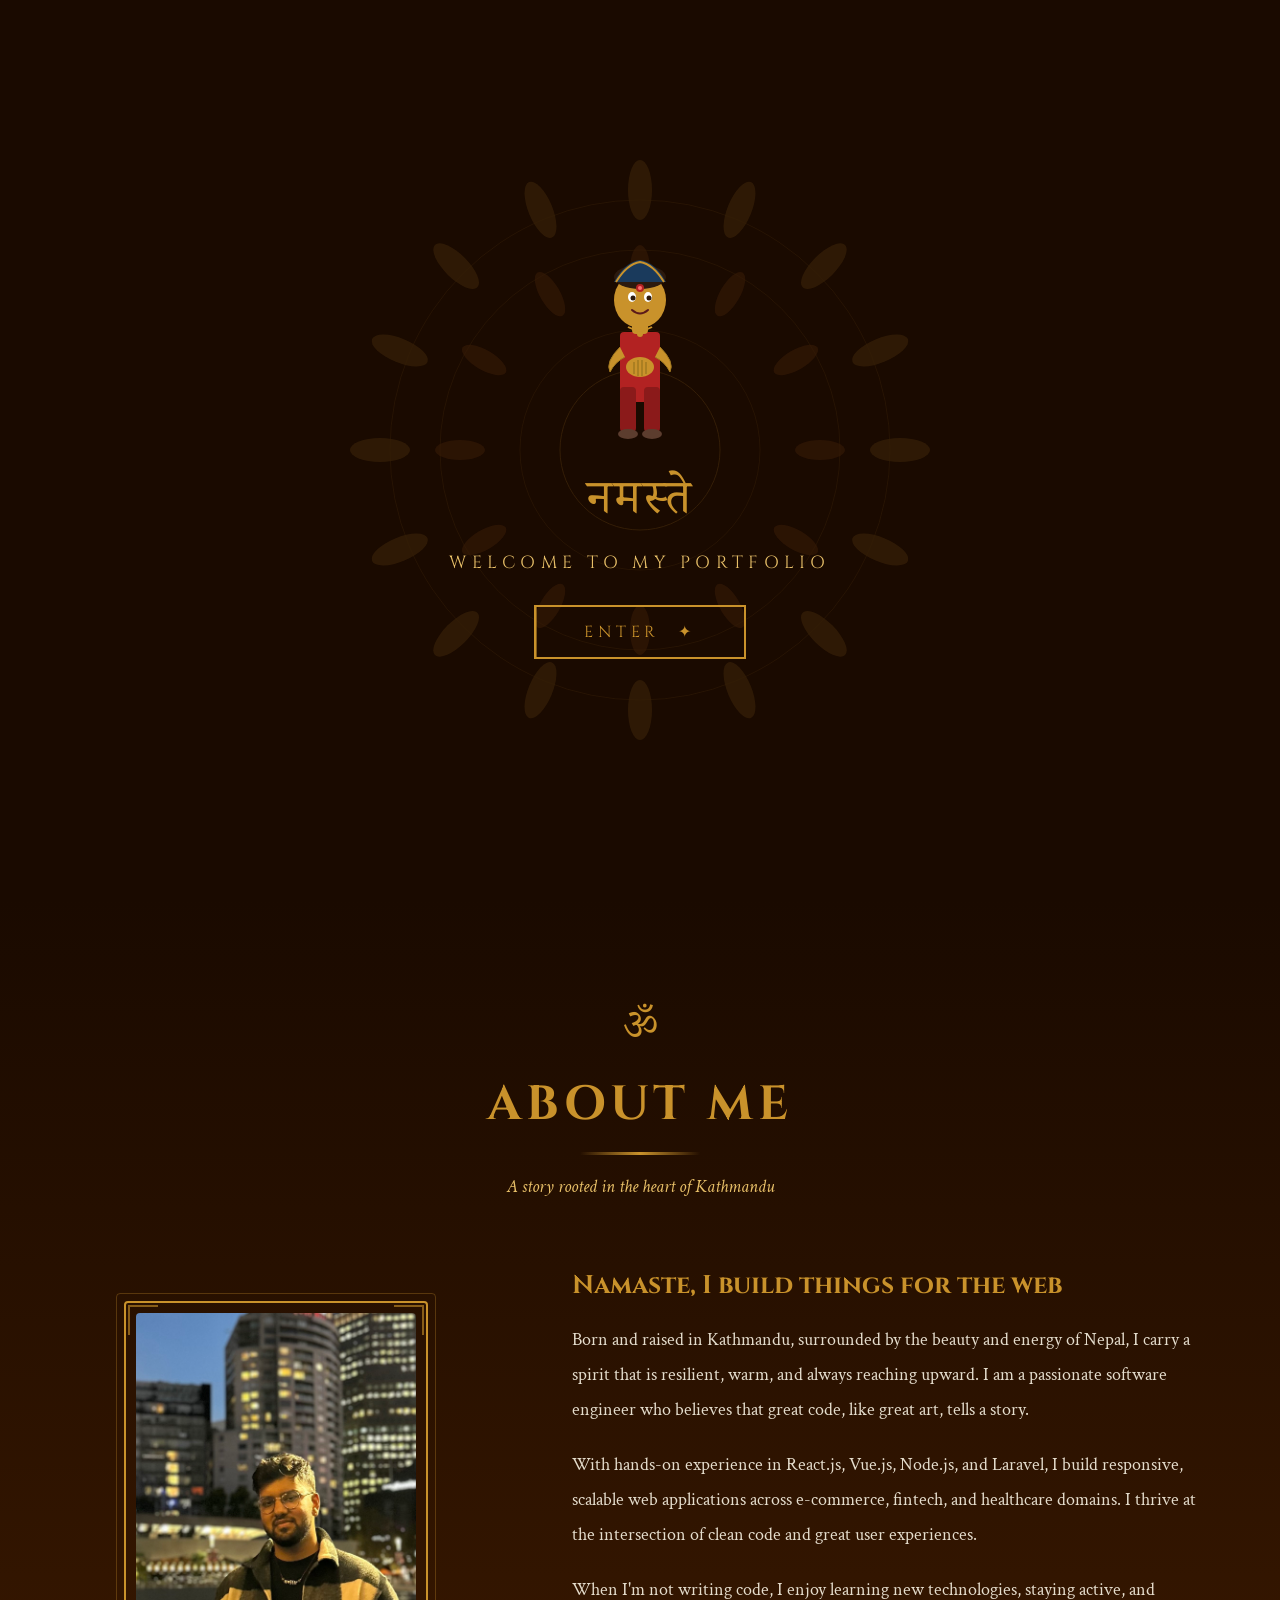
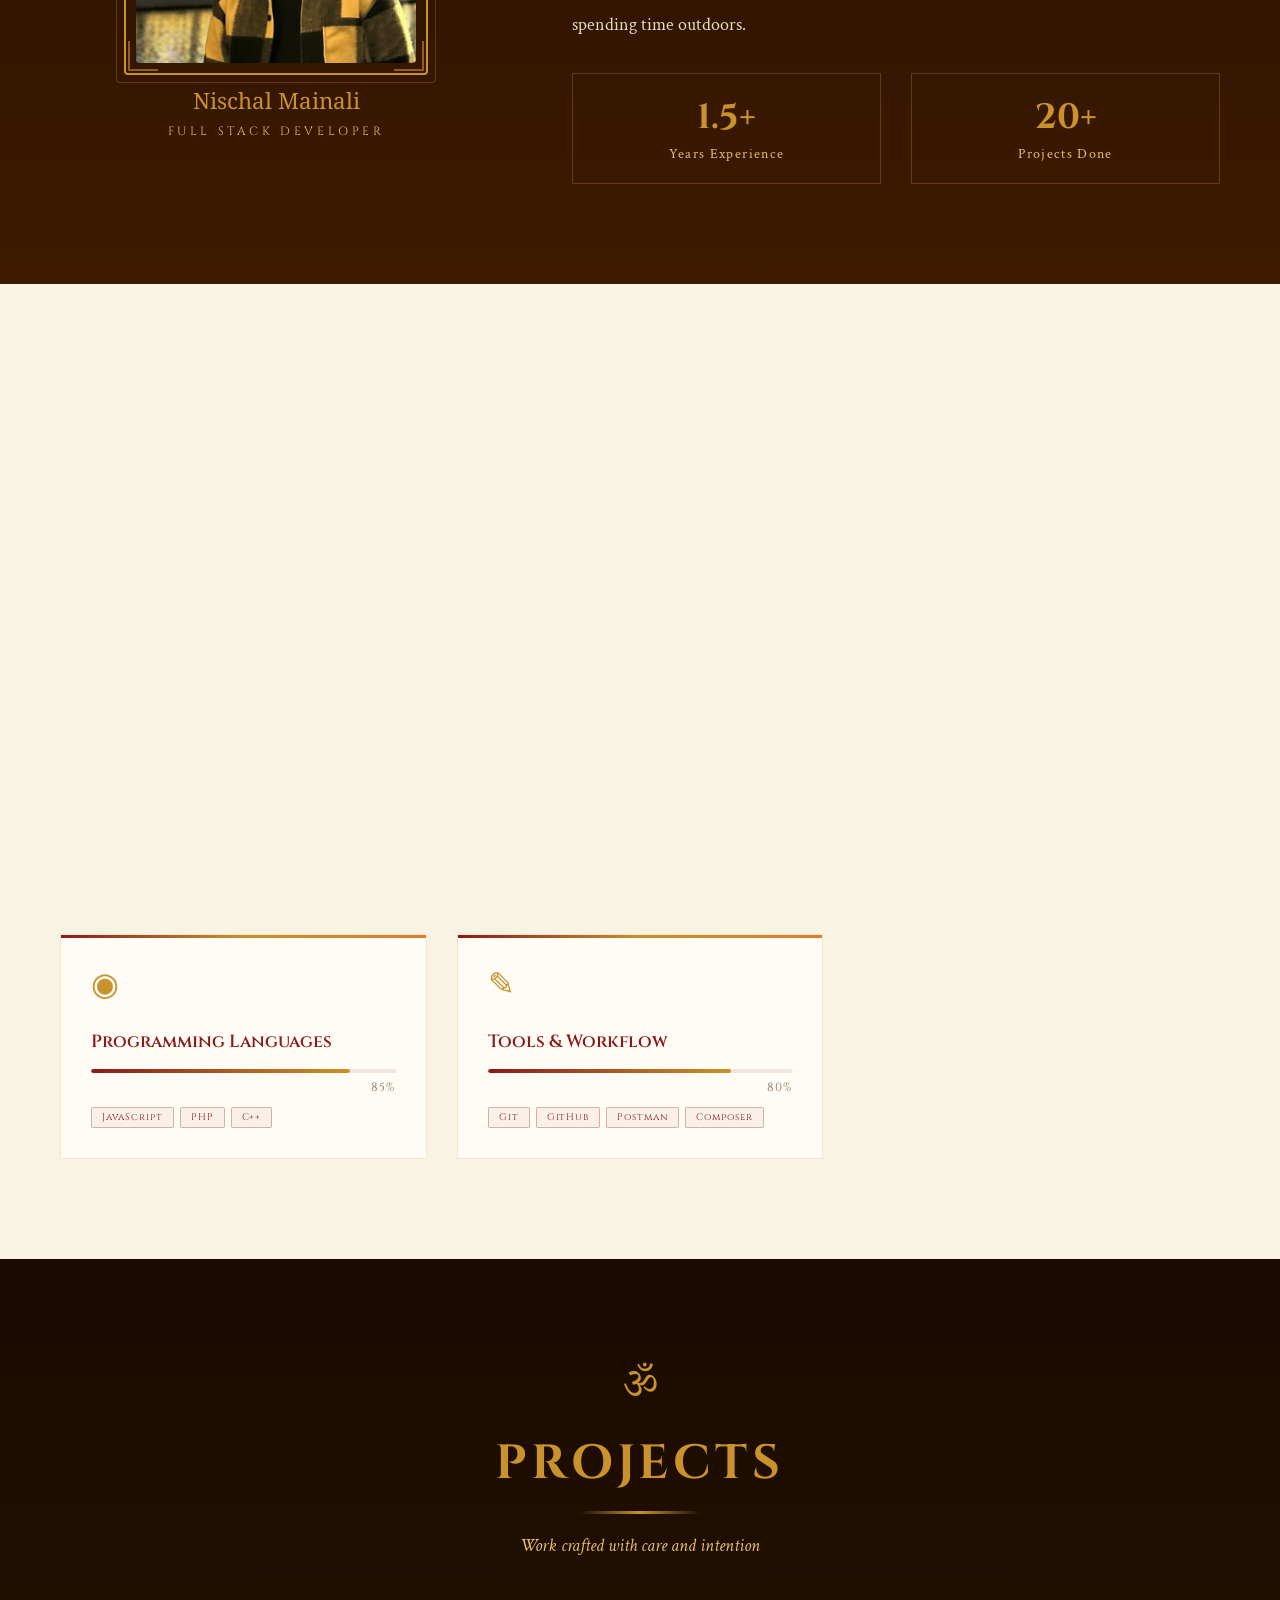
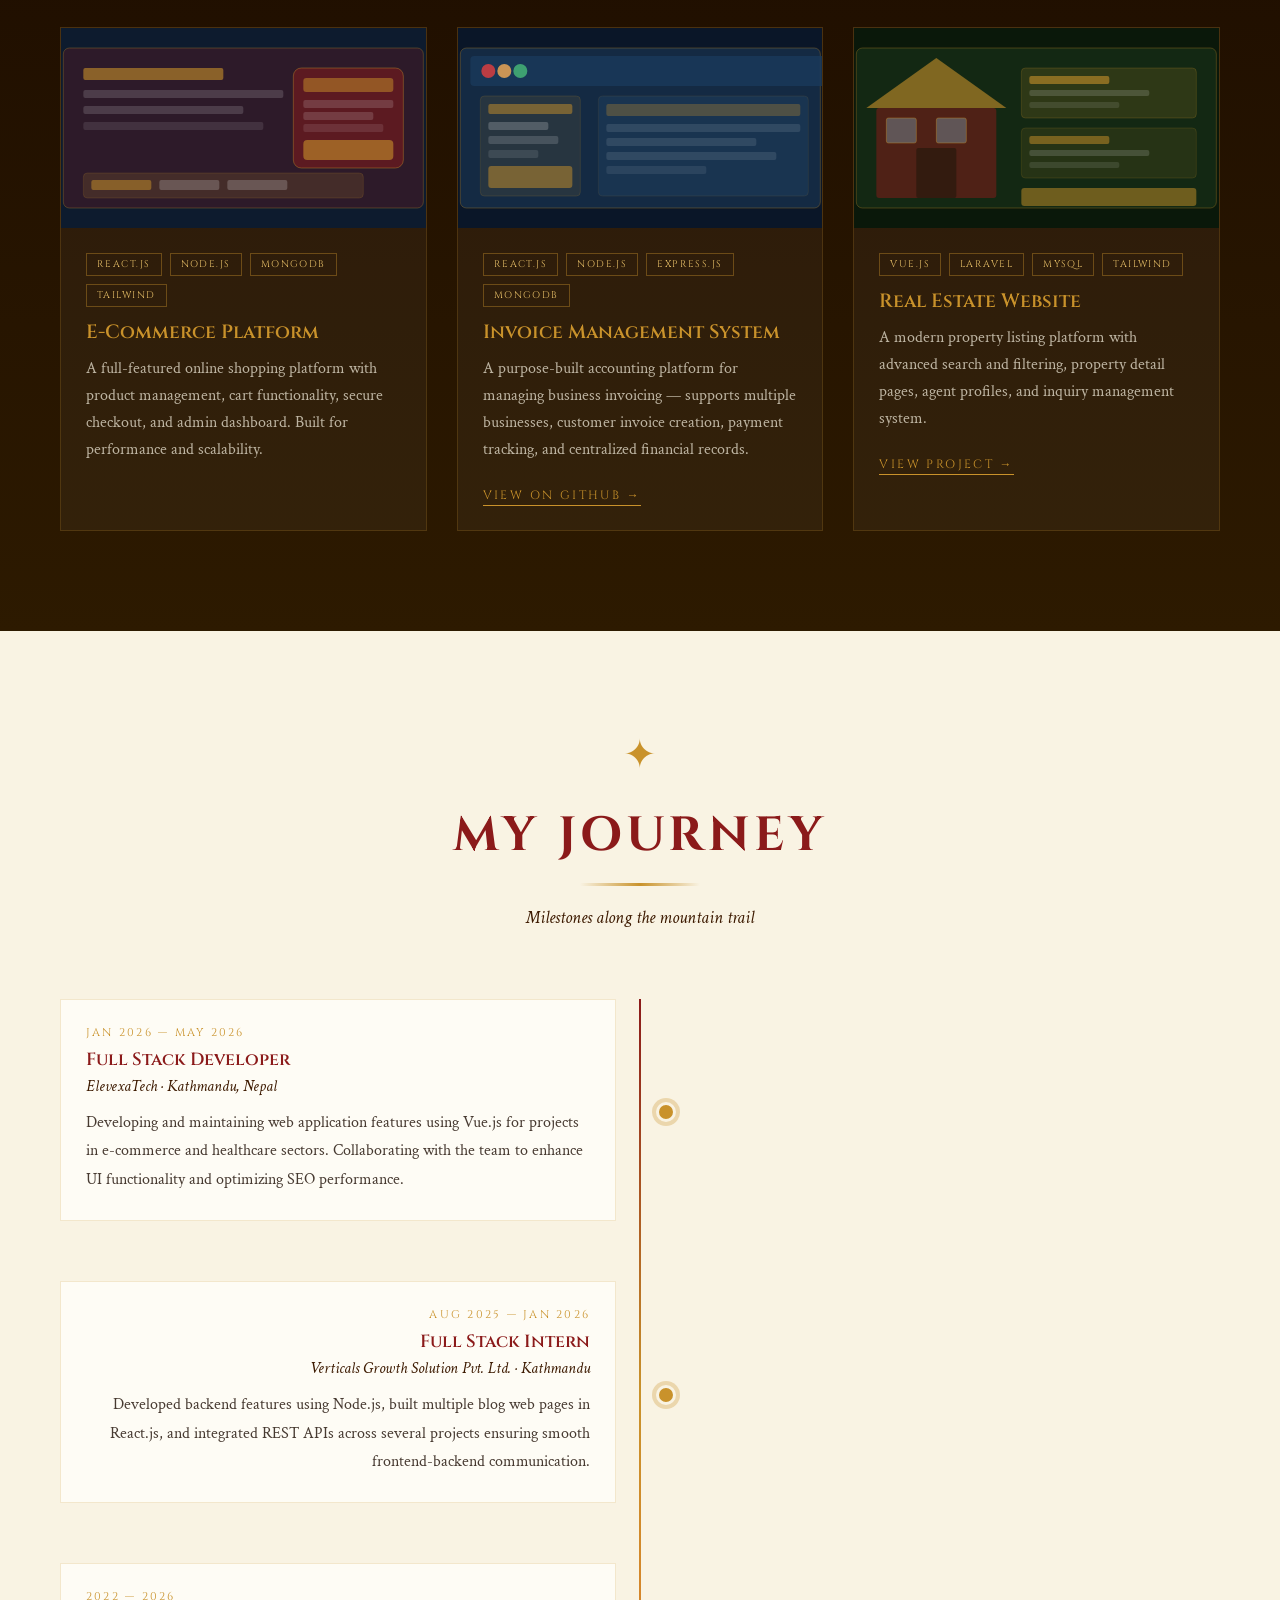
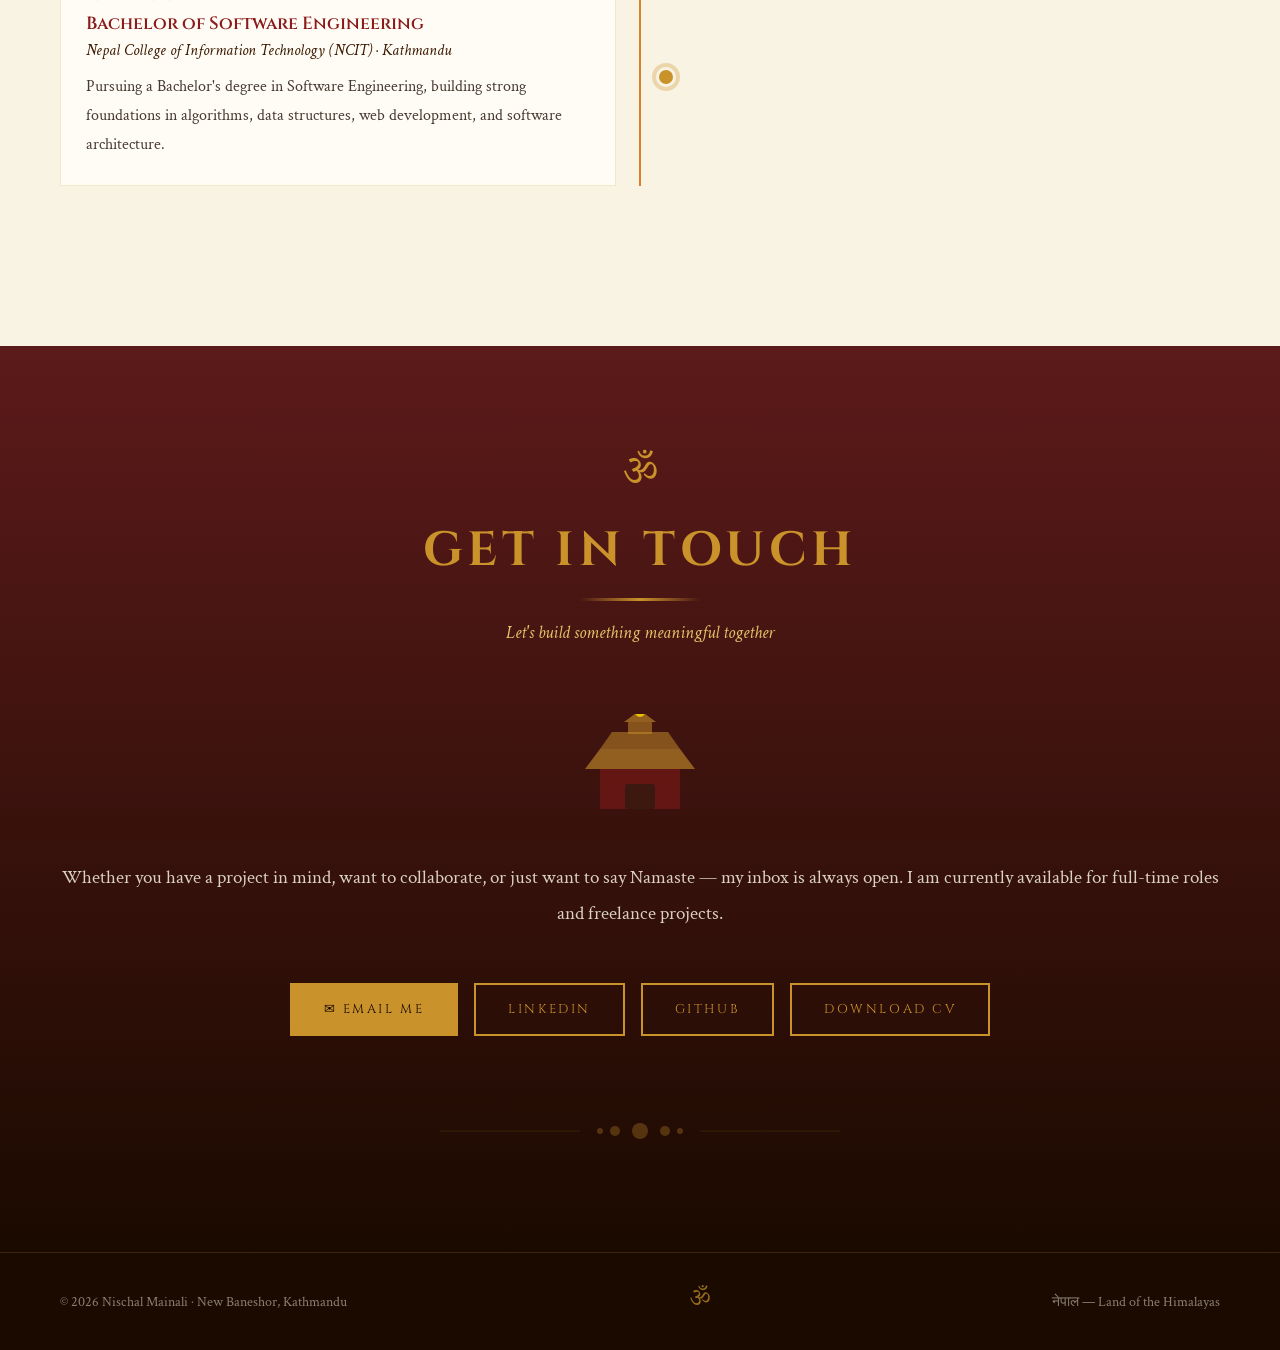
==== commit 85aeb541: "updated cv" ====
--- a/portfolio.html
+++ b/portfolio.html
@@ -1821,8 +1821,8 @@
             ><span>GITHUB</span></a
           >
           <a
-            href="nischal_CV.docx"
-            download="Nischal_Mainali_CV.docx"
+            href="nischal_CV.pdf"
+            download="Nischal_Mainali_CV.pdf"
             class="contact-btn"
             ><span>DOWNLOAD CV</span></a
           >
